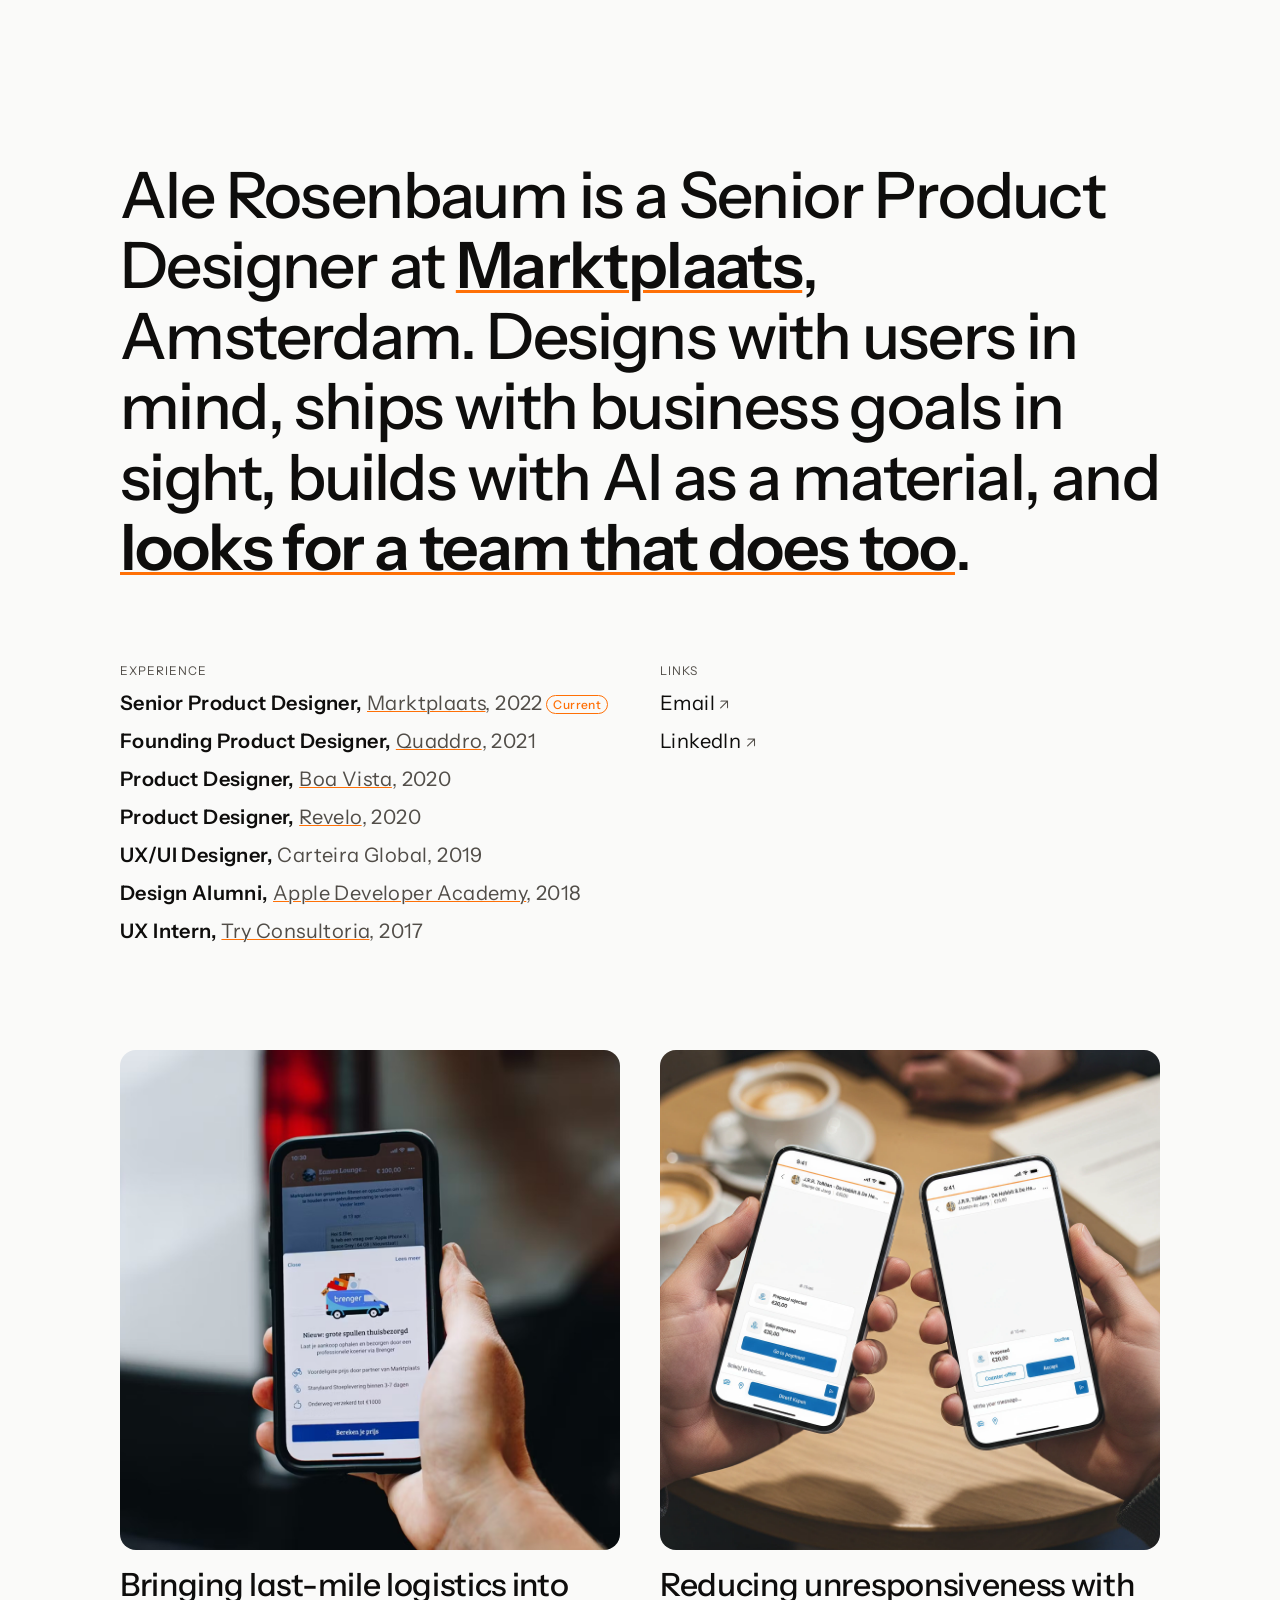
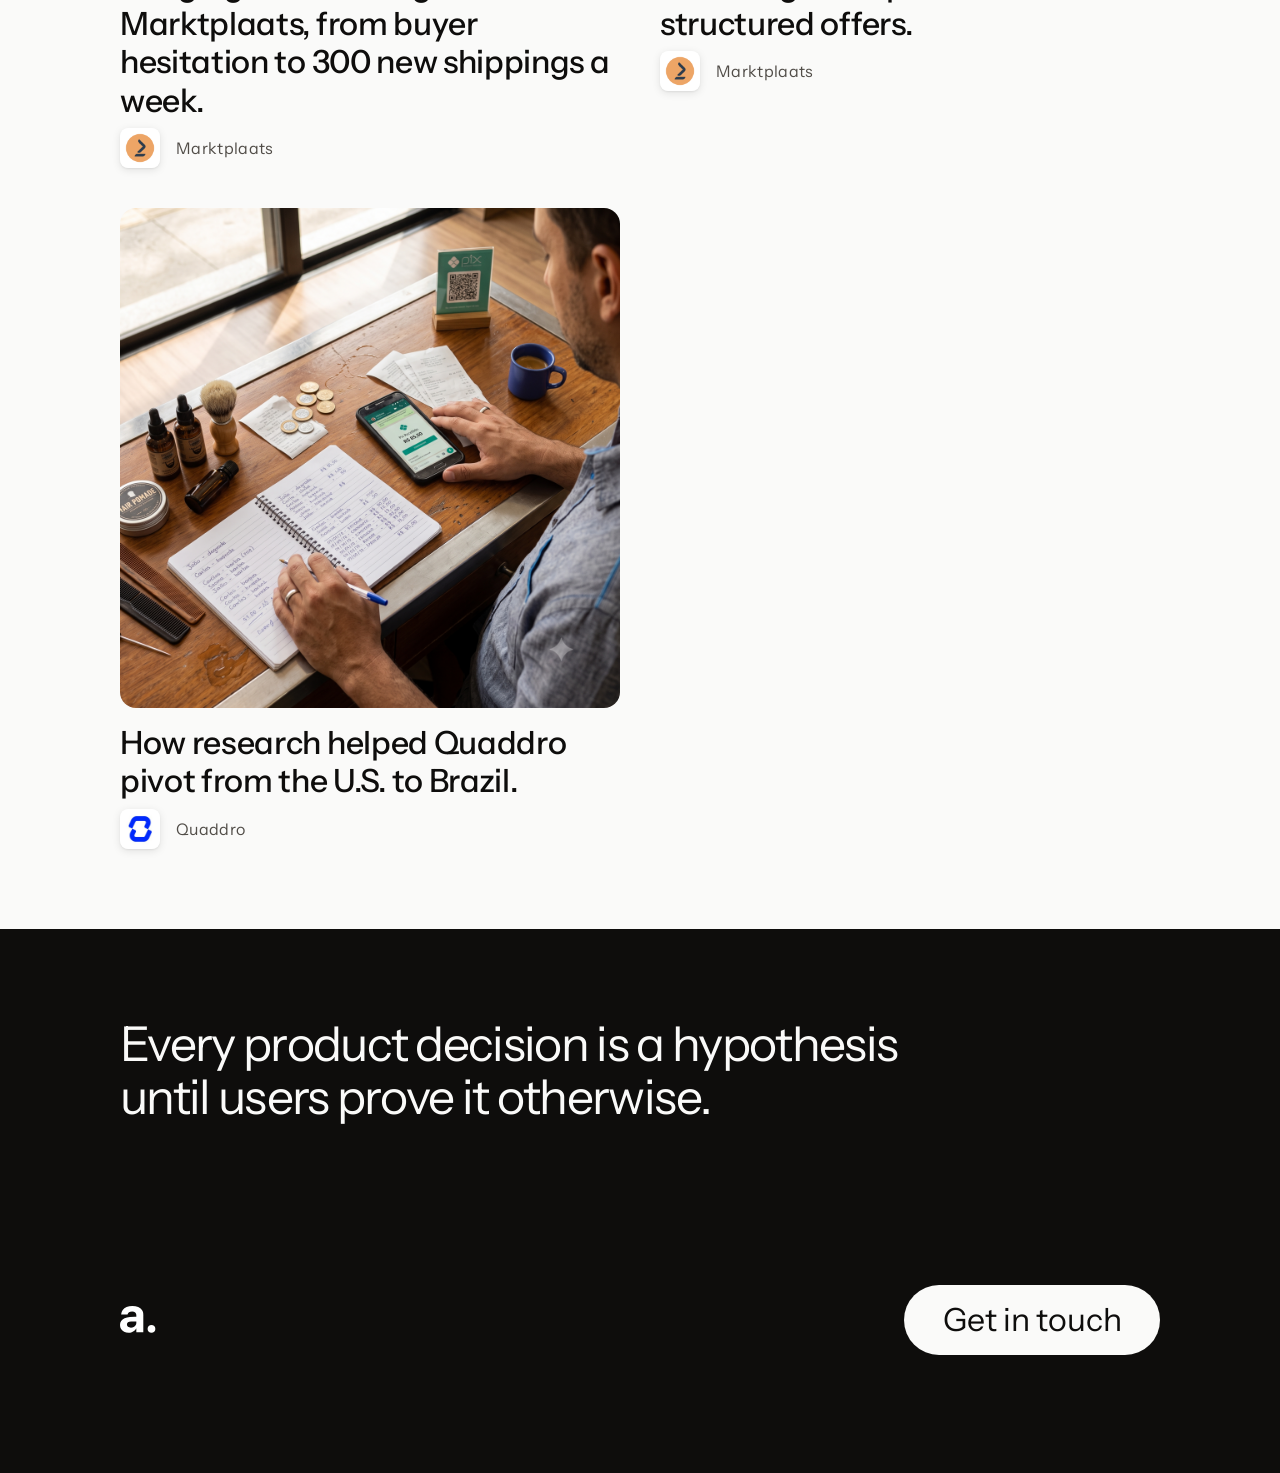
==== index.html @ 5b9fd24f "Simplify the shared footer and align it with the page column Drop the Home and Work links. The "a." " ====
<!DOCTYPE html>
<html lang="en">
<head>
  <meta charset="UTF-8" />
  <meta name="viewport" content="width=device-width, initial-scale=1" />
  <link rel="icon" href="/favicon.svg" type="image/svg+xml" />

  <!-- Google Analytics (GA4). -->
  <script async src="https://www.googletagmanager.com/gtag/js?id=G-VXNMWSJCZE"></script>
  <script>
    window.dataLayer = window.dataLayer || [];
    function gtag(){dataLayer.push(arguments);}
    gtag('js', new Date());
    gtag('config', 'G-VXNMWSJCZE');
  </script>
  <title>Ale Rosenbaum · Senior Product Designer</title>
  <meta name="description" content="Senior Product Designer at Marktplaats, turning user needs into thoughtful products with measurable business impact." />
  <meta name="author" content="Ale Rosenbaum" />
  <link rel="canonical" href="https://alerosenbaum.com/" />

  <!-- Open Graph -->
  <meta property="og:type" content="website" />
  <meta property="og:site_name" content="Ale Rosenbaum" />
  <meta property="og:locale" content="en_US" />
  <meta property="og:url" content="https://alerosenbaum.com/" />
  <meta property="og:title" content="Ale Rosenbaum · Senior Product Designer" />
  <meta property="og:description" content="Senior Product Designer at Marktplaats, turning user needs into thoughtful products with measurable business impact." />
  <meta property="og:image" content="https://alerosenbaum.com/brenger-hero.png" />
  <meta property="og:image:secure_url" content="https://alerosenbaum.com/brenger-hero.png" />
  <meta property="og:image:type" content="image/png" />
  <meta property="og:image:width" content="2080" />
  <meta property="og:image:height" content="1170" />
  <meta property="og:image:alt" content="Hand holding a phone showing a Brenger delivery flow inside Marktplaats" />

  <!-- Twitter/X Card -->
  <meta name="twitter:card" content="summary_large_image" />
  <meta name="twitter:title" content="Ale Rosenbaum · Senior Product Designer" />
  <meta name="twitter:description" content="Senior Product Designer at Marktplaats, turning user needs into thoughtful products with measurable business impact." />
  <meta name="twitter:image" content="https://alerosenbaum.com/brenger-hero.png" />
  <meta name="twitter:image:alt" content="Hand holding a phone showing a Brenger delivery flow inside Marktplaats" />

  <link rel="preconnect" href="https://fonts.googleapis.com" />
  <link rel="preconnect" href="https://fonts.gstatic.com" crossorigin />
  <link href="https://fonts.googleapis.com/css2?family=Instrument+Sans:wght@400;500;600;700&display=swap" rel="stylesheet" />
  <link rel="stylesheet" href="/tokens.css?v=8de3a28f" />
  <link rel="stylesheet" href="/sticky-header.css?v=2bc181fa" />
  <script src="/sticky-header.js?v=4e20ad31" defer></script>
  <link rel="stylesheet" href="/site-footer.css?v=0e87a45d" />
  <script src="/site-footer.js?v=69d5e3b7" defer></script>
  <style>
    /* Shared tokens live in /tokens.css. The home page is the one wide page:
       it widens the shared column, so the nav and footer follow its edges. */
    :root {
      --inset: 120px;
      --column: calc(100% - 2 * var(--inset));
    }
    @media (max-width: 64em) {
      :root { --inset: var(--space-10); }
    }
    @media (max-width: 50em) {
      :root { --inset: var(--gutter); }
    }

    /* ── Reset ── */
    *, *::before, *::after { box-sizing: border-box; margin: 0; padding: 0; }
    html { -webkit-font-smoothing: antialiased; }

    body {
      background-color: var(--wash-color);
      color: var(--text-color);
      font-family: var(--font-sans);
      font-size: var(--fs-base);
      line-height: var(--lh-body);
      font-feature-settings: "ss02" 1;
    }

    /* ── Global elements ── */
    a {
      color: inherit;
      text-decoration-line: underline;
      text-decoration-thickness: max(.05em, 1px);
      -webkit-text-decoration-color: var(--hover-color) !important;
      text-decoration-color: var(--hover-color) !important;
    }
    a:hover, a:focus { color: var(--hover-color); }

    p { margin-bottom: var(--space-2); }
    p:last-child { margin-bottom: 0; }

    ul, ol { margin-bottom: var(--space-2); padding-left: var(--space-3); }

    small, .small { font-size: var(--fs-small); }
    .sans { }
    .meta { color: var(--meta-color); }

    hr {
      border: 0;
      border-top: 1px solid var(--meta-color);
      width: 50%;
      margin: var(--space-6) auto;
      display: block;
      position: relative;
    }
    hr::after {
      content: "∞";
      background-color: var(--wash-color);
      padding-inline: var(--space-1);
      line-height: var(--lh-heading);
      position: absolute;
      top: 50%;
      left: 50%;
      transform: translate(-50%) translateY(-50%);
    }

    /* ── Page shell ── */
    .page { display: none; opacity: 0; transform: translateY(8px); transition: opacity .35s ease, transform .35s ease; }
    .page.active { display: block; }
    .page.in { opacity: 1; transform: none; }

    /* ── NAV ── */
    .nav {
      padding: 0 var(--inset);
      margin-bottom: var(--space-2);
    }

    .nav-inner {
      display: flex;
      justify-content: space-between;
      align-items: baseline;
      padding-top: var(--space-4);
    }

    .nav-name {
      font-size: var(--fs-base);
      color: var(--text-color);
      text-decoration: none;
      cursor: pointer;
    }
    .nav-name:hover { color: var(--hover-color); }

    .nav-links { display: flex; gap: var(--space-2); list-style: none; padding: 0; margin: 0; }
    .nav-links a {
      font-size: var(--fs-base);
      color: var(--meta-color);
      text-decoration: none;
      cursor: pointer;
      position: relative;
    }
    .nav-links a:hover { color: var(--hover-color); }
    .nav-links a.active { color: var(--text-color); }
    .nav-links a.active::after {
      content: "*";
      color: var(--site-color);
      position: absolute;
      top: 100%;
      left: 50%;
      transform: translate(-50%);
      line-height: var(--lh-heading);
    }

    /* ── HOME: HERO ── */
    .hero {
      padding: var(--space-20) var(--inset) var(--space-10);
    }
    @media (max-width: 64em) {
      .hero { padding-top: var(--space-10); }
    }
    .hero-name {
      font-size: var(--fs-h3);
      line-height: var(--lh-ui);
      color: var(--meta-color);
      margin-bottom: var(--space-2);
    }
    .hero-bio {
      font-weight: var(--fw-medium);
      letter-spacing: -0.025em;
      text-wrap: pretty;
      font-feature-settings: "ss12" off, "liga" on;
      margin-bottom: var(--space-10);
    }
    .hero-bio a {
      font-weight: var(--fw-bold);
    }
    .hero-cols {
      display: grid;
      grid-template-columns: 1fr 1fr;
      gap: var(--space-5);
    }
    @media (max-width: 50em) {
      .hero-cols { grid-template-columns: 1fr; gap: var(--space-5); }
    }
    .hero-col-label {
      font-size: var(--fs-small);
      line-height: var(--lh-body);
      color: var(--meta-color);
      letter-spacing: 0.08em;
      text-transform: uppercase;
      margin-bottom: var(--space-1);
    }
    .exp-list {
      list-style: none;
      padding: 0;
      margin: 0 0 var(--space-3);
      display: flex;
      flex-direction: column;
      gap: var(--space-1);
    }
    .exp-list li {
      font-size: var(--fs-base);
      letter-spacing: 0.02em;
      line-height: var(--lh-body);
    }
    @media (min-width: 64em) {
      .exp-list li { font-size: var(--fs-large); }
    }
    .exp-list .exp-role { font-weight: var(--fw-bold); color: var(--text-color); }
    .exp-list .exp-place { color: var(--meta-color); }
    .exp-list .exp-tag {
      font-size: var(--fs-small);
      color: var(--site-color);
      border: 1px solid currentColor;
      border-radius: var(--radius-pill);
      padding: .1em .5em;
      margin-left: .3em;
      vertical-align: middle;
      font-weight: var(--fw-medium);
    }
    .exp-more {
      font-size: var(--fs-base);
      color: var(--meta-color);
      display: flex;
      gap: var(--space-2);
      flex-wrap: wrap;
    }
    .exp-more a { color: var(--meta-color); text-decoration: none; }
    .exp-more a:hover { color: var(--hover-color); }
    .links-list {
      list-style: none;
      padding: 0;
      margin: 0;
      display: flex;
      flex-direction: column;
      gap: var(--space-1);
    }
    .links-list li {
      font-size: var(--fs-base);
      letter-spacing: 0.02em;
      line-height: var(--lh-body);
    }
    @media (min-width: 64em) {
      .links-list li { font-size: var(--fs-large); }
    }
    .links-list a {
      color: var(--text-color);
      text-decoration: none;
    }
    .links-list a:hover { color: var(--hover-color); }
    .links-list .arrow { color: var(--meta-color); font-size: 0.75em; }

    /* ── HOME: CASES GRID ── */
    .cases-grid {
      display: grid;
      grid-template-columns: 1fr 1fr;
      gap: var(--space-5);
      padding: 0 var(--inset) var(--space-10);
    }
    @media (max-width: 50em) {
      .cases-grid { grid-template-columns: 1fr; }
    }

    .case-card {
      display: flex;
      flex-direction: column;
      gap: var(--space-2);
      cursor: default;
      color: inherit;
    }
    a.case-card { text-decoration: none; cursor: pointer; }
    .case-thumb {
      aspect-ratio: 1 / 1;
      border-radius: var(--radius-m);
      background: var(--gray05);
      overflow: hidden;
      position: relative;
    }
    .case-thumb img {
      width: 100%;
      height: 100%;
      object-fit: cover;
      display: block;
      transition: transform .3s ease;
    }
    .case-card:hover .case-thumb img { transform: scale(1.04); }
    .case-thumb-overlay {
      position: absolute;
      inset: 0;
      background: transparent;
      display: flex;
      align-items: center;
      justify-content: center;
      transition: background .3s ease;
    }
    .case-thumb-overlay span {
      font-size: var(--fs-small);
      font-weight: var(--fw-bold);
      letter-spacing: .06em;
      text-transform: uppercase;
      color: var(--white);
      opacity: 0;
      transition: opacity .3s ease;
    }
    .case-card:hover .case-thumb-overlay { background: var(--scrim); }
    .case-card:hover .case-thumb-overlay span { opacity: 1; }
    .case-meta {
      display: grid;
      grid-template-columns: 40px minmax(0, 1fr);
      grid-template-rows: auto 40px;
      align-items: center;
      column-gap: var(--space-2);
      row-gap: var(--space-1);
    }
    .case-logo {
      grid-column: 1;
      grid-row: 2;
      width: 40px;
      height: 40px;
      border-radius: var(--radius-s);
      flex-shrink: 0;
      overflow: hidden;
      display: flex;
      align-items: center;
      justify-content: center;
      font-size: var(--fs-small);
      font-weight: var(--fw-bold);
      letter-spacing: .04em;
      color: var(--white);
      box-shadow: var(--shadow-logo);
    }
    .case-info { display: contents; }
    .case-title {
      grid-column: 1 / -1;
      grid-row: 1;
      font-size: var(--fs-large);
      font-weight: var(--fw-medium);
      letter-spacing: -0.01em;
      color: var(--text-color);
      line-height: var(--lh-ui);
      margin: 0;
    }
    @media (min-width: 64em) {
      .case-title { font-size: var(--fs-h3); line-height: var(--lh-ui); }
    }
    .case-desc {
      grid-column: 2;
      grid-row: 2;
      font-size: var(--fs-base);
      letter-spacing: 0.02em;
      color: var(--meta-color);
      line-height: var(--lh-body);
      display: -webkit-box;
      -webkit-line-clamp: 2;
      -webkit-box-orient: vertical;
      overflow: hidden;
    }

    /* ── CONTACT ── */
    .contact-wrap {
      padding: 0 var(--inset);
    }
    .contact-inner {
      max-width: var(--measure);
      padding: var(--space-4) 0 var(--space-6);
    }

    .contact-heading {
      font-weight: var(--fw-bold);
      letter-spacing: -.0125em;
      text-wrap: balance;
      margin-bottom: var(--space-2);
      padding-top: var(--space-4);
      padding-bottom: var(--space-3);
    }
    .contact-lead {
      color: var(--meta-color);
      font-size: var(--fs-base);
      margin-bottom: var(--space-4);
    }

    .form { display: flex; flex-direction: column; gap: var(--space-2); }
    .field { display: flex; flex-direction: column; gap: var(--space-1); }
    .field-label {
      font-size: var(--fs-base);
      color: var(--meta-color);
    }
    .field-input, .field-textarea {
      font-family: var(--font-sans);
      font-size: var(--fs-base);
      color: var(--text-color);
      background: var(--gray05);
      border: 1px solid var(--hairline-color);
      border-radius: var(--radius-s);
      padding: var(--space-1) var(--space-2);
      outline: none;
      -webkit-appearance: none;
      line-height: var(--lh-body);
      transition: border-color .2s;
    }
    .field-input::placeholder, .field-textarea::placeholder { color: var(--gray20); }
    .field-input:focus, .field-textarea:focus { border-color: var(--meta-color); }
    .field-textarea { resize: vertical; min-height: 8rem; }

    .form-submit {
      font-family: var(--font-sans);
      font-size: var(--fs-base);
      padding: var(--space-1) var(--space-2);
      background: var(--ink-surface);
      color: var(--on-ink);
      border: none;
      border-radius: var(--radius-s);
      cursor: pointer;
      align-self: flex-start;
      line-height: var(--lh-body);
      transition: opacity .2s;
    }
    .form-submit:hover { opacity: .75; }
    .form-submit.sent { background: var(--success-color); }

    .contact-links { margin-top: var(--space-4); }
    .cl-label {
      font-size: var(--fs-base);
      color: var(--meta-color);
      margin-bottom: var(--space-2);
    }
    .cl-table {
      font: inherit;
      border-collapse: collapse;
      width: 100%;
    }
    .cl-table td {
      font-size: var(--fs-base);
      padding-block: var(--space-1);
      border-top: 1px solid var(--hairline-color);
      vertical-align: middle;
    }
    .cl-table td:last-child { text-align: right; color: var(--meta-color); }
    .cl-table a { text-decoration: none; }
    .cl-table a:hover { color: var(--hover-color); }

    .avail {
      display: inline-flex;
      align-items: center;
      gap: var(--space-1);
      margin-top: var(--space-2);
      font-size: var(--fs-base);
      color: var(--meta-color);
    }
    .avail-dot {
      width: 8px; height: 8px;
      border-radius: 50%;
      background: var(--success-color);
      animation: blink 2.8s ease-in-out infinite;
      flex-shrink: 0;
    }
    @keyframes blink { 0%, 100% { opacity: 1; } 50% { opacity: .3; } }
  
    em { font-style: normal; font-weight: var(--fw-bold); }
  </style>
</head>
<body data-floating-nav="scroll">

<!-- NAV -->
<nav class="nav">
  <div class="nav-inner">
    <span class="nav-name" onclick="go('home')">Ale Rosenbaum</span>
    <ul class="nav-links">
      <li><a data-p="home"    onclick="go('home')">Work</a></li>
      <li><a data-p="contact" onclick="go('contact')">Contact</a></li>
    </ul>
  </div>
</nav>

<!-- ══════════ HOME ══════════ -->
<div class="page" id="pg-home">

  <div style="display:grid;grid-template-columns:1fr">

    <div class="hero">
      <h1 class="hero-bio">Ale Rosenbaum is a Senior Product Designer at <a href="https://marktplaats.nl" target="_blank">Marktplaats</a>, Amsterdam. Designs with users in mind, ships with business goals in sight, builds with AI as a material, and <a href="#" onclick="go('contact'); return false;">looks for a team that does too</a>.</h1>
      <div class="hero-cols">
        <div>
          <p class="hero-col-label">Experience</p>
          <ul class="exp-list">
            <li><span class="exp-role">Senior Product Designer,</span> <span class="exp-place"><a href="https://marktplaats.nl" target="_blank">Marktplaats</a>, 2022</span><span class="exp-tag">Current</span></li>
            <li><span class="exp-role">Founding Product Designer,</span> <span class="exp-place"><a href="https://quaddro.co" target="_blank">Quaddro</a>, 2021</span></li>
            <li><span class="exp-role">Product Designer,</span> <span class="exp-place"><a href="https://www.consumidorpositivo.com.br" target="_blank">Boa Vista</a>, 2020</span></li>
            <li><span class="exp-role">Product Designer,</span> <span class="exp-place"><a href="https://www.revelo.com" target="_blank">Revelo</a>, 2020</span></li>
            <li><span class="exp-role">UX/UI Designer,</span> <span class="exp-place">Carteira Global, 2019</span></li>
            <li><span class="exp-role">Design Alumni,</span> <span class="exp-place"><a href="https://developer.apple.com/academies/" target="_blank">Apple Developer Academy</a>, 2018</span></li>
            <li><span class="exp-role">UX Intern,</span> <span class="exp-place"><a href="https://www.try.com.br/en" target="_blank">Try Consultoria</a>, 2017</span></li>
          </ul>
        </div>
        <div>
          <p class="hero-col-label">Links</p>
          <ul class="links-list">
            <li><a href="mailto:alesrosenbaum@gmail.com">Email <span class="arrow">↗</span></a></li>
            <li><a href="https://www.linkedin.com/in/alerosenbaum/" target="_blank">LinkedIn <span class="arrow">↗</span></a></li>
          </ul>
        </div>
      </div>
    </div>

    <!-- Cases grid -->
    <div class="cases-grid">

      <a class="case-card" href="brenger.html">
        <div class="case-thumb">
          <img src="brenger-hero.png" alt="Brenger × Marktplaats" />
          <div class="case-thumb-overlay"><span>View case</span></div>
        </div>
        <div class="case-meta">
          <div class="case-logo" style="background:none;"><img src="brenger-icon.png" alt="Brenger" style="width:100%;height:100%;object-fit:cover;border-radius:var(--radius-s);" /></div>
          <div class="case-info">
            <p class="case-title">Bringing last-mile logistics into Marktplaats, from buyer hesitation to 300 new shippings a week.</p>
            <p class="case-desc">Marktplaats</p>
          </div>
        </div>
      </a>

      <a class="case-card" href="offers.html">
        <div class="case-thumb">
          <img src="offers-hero.png" alt="Structured offers" />
          <div class="case-thumb-overlay"><span>View case</span></div>
        </div>
        <div class="case-meta">
          <div class="case-logo" style="background:none;"><img src="brenger-icon.png" alt="" style="width:100%;height:100%;object-fit:cover;border-radius:var(--radius-s);" /></div>
          <div class="case-info">
            <p class="case-title">Reducing unresponsiveness with structured offers.</p>
            <p class="case-desc">Marktplaats</p>
          </div>
        </div>
      </a>

      <!-- DHL case, hidden until the case page exists
      <div class="case-card">
        <div class="case-thumb">
          <img src="dhl-hero.png" alt="DHL × Marktplaats" />
          <div class="case-thumb-overlay"><span>Coming soon</span></div>
        </div>
        <div class="case-meta">
          <div class="case-logo" style="background:none;"><img src="brenger-icon.png" alt="" style="width:100%;height:100%;object-fit:cover;border-radius:var(--radius-s);" /></div>
          <div class="case-info">
            <p class="case-title">Doubling shipping usage with integrated DHL.</p>
            <p class="case-desc">Marktplaats</p>
          </div>
        </div>
      </div>
      -->

      <a class="case-card" href="quaddro.html">
        <div class="case-thumb">
          <img src="quaddro-hero.png" alt="Brazilian barber managing Pix payments and handwritten accounts at his worktable" />
          <div class="case-thumb-overlay"><span>View case</span></div>
        </div>
        <div class="case-meta">
          <div class="case-logo" style="background:none;"><img src="quaddro-logo.jpeg" alt="Quaddro" style="width:100%;height:100%;object-fit:cover;border-radius:var(--radius-s);" /></div>
          <div class="case-info">
            <p class="case-title">How research helped Quaddro pivot from the U.S. to Brazil.</p>
            <p class="case-desc">Quaddro</p>
          </div>
        </div>
      </a>

    </div>


  </div>

</div>

<!-- ══════════ CONTACT ══════════ -->
<div class="page" id="pg-contact">
  <div class="contact-wrap">
    <div class="contact-inner">
      <h1 class="contact-heading">Vamos conversar sobre o seu projeto.</h1>
      <p class="contact-lead">Disponível para projetos freelance, posições full-time e colaborações. Respondo em até 24h.</p>

      <form class="form" onsubmit="handleForm(event)">
        <div class="field">
          <label class="field-label">Nome</label>
          <input class="field-input" type="text" placeholder="Seu nome" required />
        </div>
        <div class="field">
          <label class="field-label">Email</label>
          <input class="field-input" type="email" placeholder="seu@email.com" required />
        </div>
        <div class="field">
          <label class="field-label">Mensagem</label>
          <textarea class="field-textarea" placeholder="Conte um pouco sobre o projeto..." required></textarea>
        </div>
        <button type="submit" class="form-submit" id="submit-btn">Enviar mensagem</button>
      </form>

      <div class="contact-links">
        <p class="cl-label">Links</p>
        <table class="cl-table">
          <tbody>
            <tr><td><a href="mailto:alesrosenbaum@gmail.com">Email</a></td><td>alesrosenbaum@gmail.com</td></tr>
            <tr><td><a href="https://www.linkedin.com/in/alerosenbaum/" target="_blank">LinkedIn</a></td><td>/in/alerosenbaum</td></tr>
          </tbody>
        </table>
        <div class="avail">
          <div class="avail-dot"></div>
          <span>Disponível para novos projetos</span>
        </div>
      </div>
    </div>
  </div>
</div>

<script>
  function go(name) {
    document.querySelectorAll('.page').forEach(p => p.classList.remove('active', 'in'));
    document.querySelectorAll('.nav-links a').forEach(a => a.classList.toggle('active', a.dataset.p === name));
    const el = document.getElementById('pg-' + name);
    el.classList.add('active');
    window.scrollTo({ top: 0, behavior: 'instant' });
    document.querySelector('.nav').style.display = name === 'home' ? 'none' : 'grid';
    requestAnimationFrame(() => requestAnimationFrame(() => el.classList.add('in')));
  }

  function handleForm(e) {
    e.preventDefault();
    const btn = document.getElementById('submit-btn');
    btn.textContent = 'Enviado!';
    btn.classList.add('sent');
    setTimeout(() => { btn.textContent = 'Enviar mensagem'; btn.classList.remove('sent'); e.target.reset(); }, 3500);
  }

  go(location.hash === '#contact' ? 'contact' : 'home');
</script>
</body>
</html>
---- tokens.css ----
/* Shared design tokens for every page: home, case studies, gates, nav and footer.
   Edit values here, never redefine them in a page. */

:root {
  /* ─── Warm gray scale (32° hue) ─── */
  --gray-hue: 32;
  --gray00: hsl(var(--gray-hue), 10%, 98%);  /* page wash */
  --gray05: hsl(var(--gray-hue), 8%, 95%);   /* soft wash, inputs, placeholders */
  --gray10: hsl(var(--gray-hue), 8%, 90%);   /* hairlines, borders */
  --gray20: hsl(var(--gray-hue), 8%, 70%);   /* placeholder text, soft meta */
  --gray30: hsl(var(--gray-hue), 6%, 30%);   /* meta text */
  --gray35: hsl(var(--gray-hue), 3%, 20%);   /* secondary body */
  --gray40: hsl(var(--gray-hue), 6%, 5%);    /* primary text, dark surfaces */

  /* ─── Brand and status ─── */
  --site-color: #ff7006;       /* signature orange: links, marks, labels */
  --highlight-color: #ffc800;  /* text selection */
  --success-color: #3a7d44;
  --error-color: #c0392b;
  --white: #fff;

  /* ─── Semantic colors ─── */
  --text-color: var(--gray40);
  --meta-color: var(--gray30);
  --wash-color: var(--gray00);
  --code-wash: var(--gray05);
  --hover-color: var(--site-color);
  --hairline-color: var(--gray10);
  --ink-surface: var(--gray40);         /* dark footer, primary buttons */
  --on-ink: var(--gray00);              /* text on dark surfaces */
  --glass: hsla(0, 0%, 100%, .6);       /* floating nav background */
  --glass-border: hsla(0, 0%, 100%, .64);
  --glass-hover: hsla(0, 0%, 100%, .4);
  --scrim: hsla(0, 0%, 0%, .24);        /* image hover overlay */
  --wash-veil: hsla(var(--gray-hue), 10%, 98%, .56);  /* fades imagery into the wash */
  --hairline-on-ink: hsla(0, 0%, 100%, .12);  /* dividers on dark surfaces */
  --shadow-device: 0 24px 48px hsla(22, 89%, 29%, .2);  /* phone mockups on orange */
  --shadow-logo: 0 2px 8px hsla(0, 0%, 0%, .1), 0 1px 2px hsla(0, 0%, 0%, .06);

  /* ─── Font ─── */
  --font-sans: 'Instrument Sans', system-ui, -apple-system, sans-serif;  /* the only typeface */

  /* ─── Font weights ─── */
  --fw-regular: 400;
  --fw-medium: 500;
  --fw-bold: 600;  /* emphasis; there is no italic */

  /* ─── Type scale ─── */
  --fs-h1: clamp(2.5rem, 6vw, 4rem);      /* page titles, 40 to 64px */
  --fs-h2: clamp(2rem, 4.5vw, 3rem);      /* statements, big numbers, 32 to 48px */
  --fs-h3: clamp(1.5rem, 3vw, 2rem);      /* section headings, 24 to 32px */
  --fs-large: 1.25rem;                    /* ledes, prominent lists, 20px */
  --fs-base: 1rem;                        /* body and UI, 16px */
  --fs-small: .75rem;                     /* labels, captions, tags, 12px */

  /* ─── Line heights ─── */
  --lh-heading: 1.1;  /* h1, h2 */
  --lh-ui: 1.2;       /* h3, single line UI */
  --lh-body: 1.5;     /* large, base, small */

  /* ─── Spacing: 8px grid ─── */
  --space-1: .5rem;   /*   8px */
  --space-2: 1rem;    /*  16px */
  --space-3: 1.5rem;  /*  24px */
  --space-4: 2rem;    /*  32px */
  --space-5: 2.5rem;  /*  40px */
  --space-6: 3rem;    /*  48px */
  --space-8: 4rem;    /*  64px */
  --space-10: 5rem;   /*  80px */
  --space-12: 6rem;   /*  96px */
  --space-16: 8rem;   /* 128px */
  --space-20: 10rem;  /* 160px */

  /* ─── Radii ─── */
  --radius-s: 8px;     /* inputs, buttons, logos */
  --radius-m: 16px;    /* cards, images */
  --radius-l: 24px;
  --radius-xl: 32px;
  --radius-pill: 999px;

  /* ─── Layout ─── */
  --gutter: 1.5rem;          /* side margin on small screens, 24px */
  --measure: 680px;          /* comfortable line length for reading */
  --column: var(--measure);  /* the shared column: nav, hero, text and footer line up to it. Only the home page widens it */
  --column-box: calc(var(--column) + 2 * var(--gutter));  /* a column container including its gutters */
  --container-max: 68rem;    /* wide case imagery that breaks out of the column */
}

/* ─── Base ─── */
*, *::before, *::after { box-sizing: border-box; }

/* Emphasis is bold, never italic or underlined */
strong, b { font-weight: var(--fw-bold); }

/* ─── Image captions: paragraph size, centered under the image, never wider than the column ─── */
figcaption {
  max-width: min(var(--column), 100% - 2 * var(--gutter));
  margin: var(--space-2) auto 0;
  color: var(--meta-color);
  font-size: var(--fs-base);
  line-height: var(--lh-body);
  text-align: center;
  text-wrap: balance;
}

/* ─── Headings: the tag sets the size ─── */
h1 { font-size: var(--fs-h1); line-height: var(--lh-heading); font-weight: var(--fw-regular); }
h2 { font-size: var(--fs-h2); line-height: var(--lh-heading); font-weight: var(--fw-regular); }
h3 { font-size: var(--fs-h3); line-height: var(--lh-ui); font-weight: var(--fw-regular); }
---- sticky-header.css ----
.floating-portfolio-nav {
  position: fixed;
  z-index: 2000;
  top: 16px;
  left: 50%;
  display: flex;
  align-items: center;
  width: min(var(--column), calc(100% - 2 * var(--gutter)));
  min-height: 56px;
  padding: 8px;
  overflow: hidden;
  color: var(--text-color);
  background: var(--glass);
  border: 1px solid var(--glass-border);
  border-radius: var(--radius-xl);
  -webkit-backdrop-filter: blur(12px) saturate(140%);
  backdrop-filter: blur(12px) saturate(140%);
  font-family: var(--font-sans);
  font-size: var(--fs-base);
  font-weight: var(--fw-regular);
  line-height: var(--lh-heading);
  opacity: 0;
  visibility: hidden;
  pointer-events: none;
  transform: translate3d(-50%, -16px, 0) scale(.98);
  transition:
    opacity 280ms cubic-bezier(.22, 1, .36, 1),
    transform 400ms cubic-bezier(.22, 1, .36, 1),
    visibility 0s linear 400ms;
  will-change: transform, opacity;
}

.floating-portfolio-nav.is-visible {
  opacity: 1;
  visibility: visible;
  pointer-events: auto;
  transform: translate3d(-50%, 0, 0) scale(1);
  transition-delay: 0s;
}

.floating-portfolio-nav__brand,
.floating-portfolio-nav__link,
.floating-portfolio-nav__cta {
  color: inherit !important;
  text-decoration: none !important;
  -webkit-text-decoration-color: transparent !important;
  text-decoration-color: transparent !important;
}

.floating-portfolio-nav__brand {
  display: flex;
  align-items: center;
  gap: 8px;
  min-width: max-content;
  height: 40px;
  padding: 8px 16px;
  border-radius: var(--radius-l);
}

.floating-portfolio-nav__brand img {
  display: block;
  width: 20px;
  height: 20px;
  flex: 0 0 20px;
}

.floating-portfolio-nav__actions {
  display: flex;
  align-items: center;
  gap: 8px;
  margin-left: auto;
}

.floating-portfolio-nav__link {
  display: flex;
  align-items: center;
  justify-content: center;
  height: 40px;
  padding: 8px 16px;
  border-radius: var(--radius-l);
  color: var(--meta-color) !important;
}

.floating-portfolio-nav__cta {
  display: flex;
  align-items: center;
  justify-content: center;
  min-width: max-content;
  height: 40px;
  padding: 8px 16px;
  color: var(--on-ink) !important;
  background: var(--ink-surface);
  border-radius: var(--radius-pill);
}

.floating-portfolio-nav__brand,
.floating-portfolio-nav__link,
.floating-portfolio-nav__cta {
  transition: color 180ms ease, background-color 180ms ease, opacity 180ms ease;
}

.floating-portfolio-nav__brand:hover,
.floating-portfolio-nav__brand:focus-visible,
.floating-portfolio-nav__link:hover,
.floating-portfolio-nav__link:focus-visible {
  color: var(--hover-color) !important;
  background: var(--glass-hover);
}

.floating-portfolio-nav__cta:hover,
.floating-portfolio-nav__cta:focus-visible {
  color: var(--on-ink) !important;
  opacity: .84;
}

.floating-portfolio-nav a:focus-visible {
  outline: 2px solid var(--site-color);
  outline-offset: 2px;
}

body.floating-nav-visible > .nav {
  display: none !important;
}

/* The nav is fixed, so pages that show it from the top need the room. */
body.floating-nav-always {
  padding-top: 56px;
}

@media (max-width: 600px) {
  .floating-portfolio-nav {
    width: calc(100% - 2 * var(--gutter));
    min-height: 56px;
    border-radius: var(--radius-m);
    font-size: var(--fs-base);
  }

  .floating-portfolio-nav__brand {
    gap: 8px;
    padding-inline: 8px;
  }

  .floating-portfolio-nav__brand img {
    width: 18px;
    height: 18px;
    flex-basis: 18px;
  }

  .floating-portfolio-nav__actions {
    gap: 0;
    margin-left: auto;
  }

  .floating-portfolio-nav__link {
    padding-inline: 8px;
  }

  .floating-portfolio-nav__cta {
    padding-inline: 16px;
  }
}

@media (prefers-reduced-motion: reduce) {
  .floating-portfolio-nav {
    transition: none;
  }
}
---- site-footer.css ----
.site-footer {
  position: relative;
  z-index: 1;
  width: 100%;
  min-height: 34rem;
  overflow: hidden;
  color: var(--on-ink);
  background: var(--ink-surface);
  font-family: var(--font-sans);
  font-size: var(--fs-base);
  line-height: var(--lh-ui);
}

/* Follows the page column: wide on the home page, narrow on the cases */
.site-footer__inner {
  display: grid;
  grid-template-areas:
    'statement statement'
    'brand cta';
  grid-template-columns: minmax(0, 1fr) auto;
  align-items: center;
  gap: clamp(3rem, 6vw, 5rem) 3rem;
  width: min(var(--column), calc(100% - 2 * var(--gutter)));
  min-height: inherit;
  margin: 0 auto;
  padding: clamp(4rem, 7vw, 6rem) 0;
}

.site-footer__brand,
.site-footer__cta {
  color: inherit !important;
  text-decoration: none !important;
  -webkit-text-decoration-color: transparent !important;
  text-decoration-color: transparent !important;
}

.site-footer__brand {
  grid-area: brand;
  display: inline-flex;
  width: fit-content;
}

.site-footer__brand img {
  display: block;
  width: 2.25rem;
  height: auto;
  filter: brightness(0) invert(1);
}

.site-footer__statement {
  grid-area: statement;
  align-self: start;
  max-width: 22em;
  margin: 0;
  color: inherit;
  font-size: var(--fs-h2);
  font-weight: var(--fw-regular);
  letter-spacing: -.035em;
  line-height: var(--lh-heading);
  text-wrap: balance;
}

.site-footer__cta {
  grid-area: cta;
  display: inline-flex;
  min-height: clamp(3.5rem, 5vw, 4.5rem);
  align-items: center;
  justify-content: center;
  padding: var(--space-2) clamp(1.5rem, 3vw, 2.5rem);
  color: var(--text-color) !important;
  background: var(--on-ink);
  border-radius: var(--radius-pill);
  font-size: var(--fs-h3);
  font-weight: var(--fw-regular);
  line-height: var(--lh-ui);
  transition: color 180ms ease, background-color 180ms ease, transform 240ms cubic-bezier(.22, 1, .36, 1);
}

.site-footer__brand:hover,
.site-footer__brand:focus-visible {
  color: var(--hover-color) !important;
}

.site-footer__cta:hover,
.site-footer__cta:focus-visible {
  color: var(--on-ink) !important;
  background: var(--site-color);
  transform: translateY(-2px);
}

.site-footer a:focus-visible {
  outline: 2px solid var(--site-color);
  outline-offset: 4px;
}

@media (max-width: 700px) {
  .site-footer {
    min-height: auto;
  }

  .site-footer__inner {
    gap: 2.5rem var(--space-3);
    width: calc(100% - 2 * var(--gutter));
    padding: 4rem 0 4.5rem;
  }

  .site-footer__statement {
    max-width: 15ch;
    margin-bottom: 2.5rem;
  }
}

@media (prefers-reduced-motion: reduce) {
  .site-footer__cta {
    transition: none;
  }
}
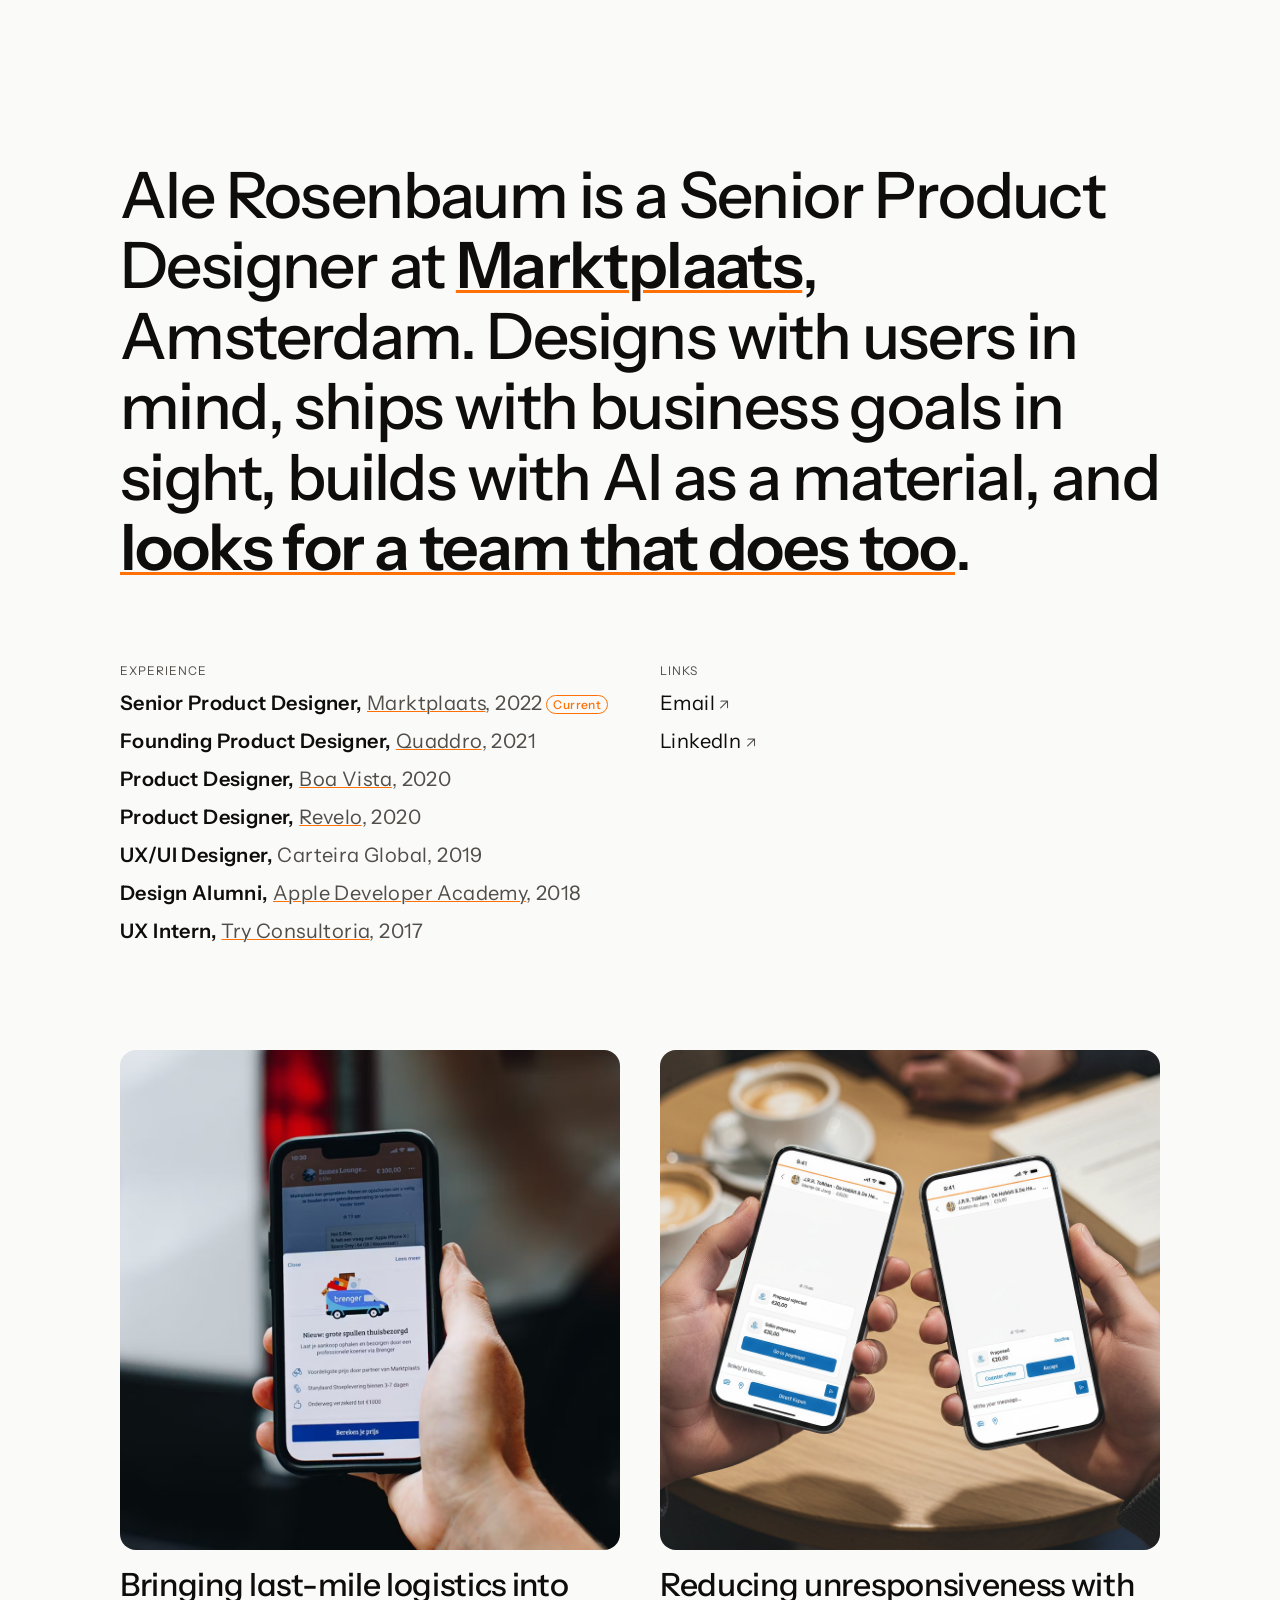
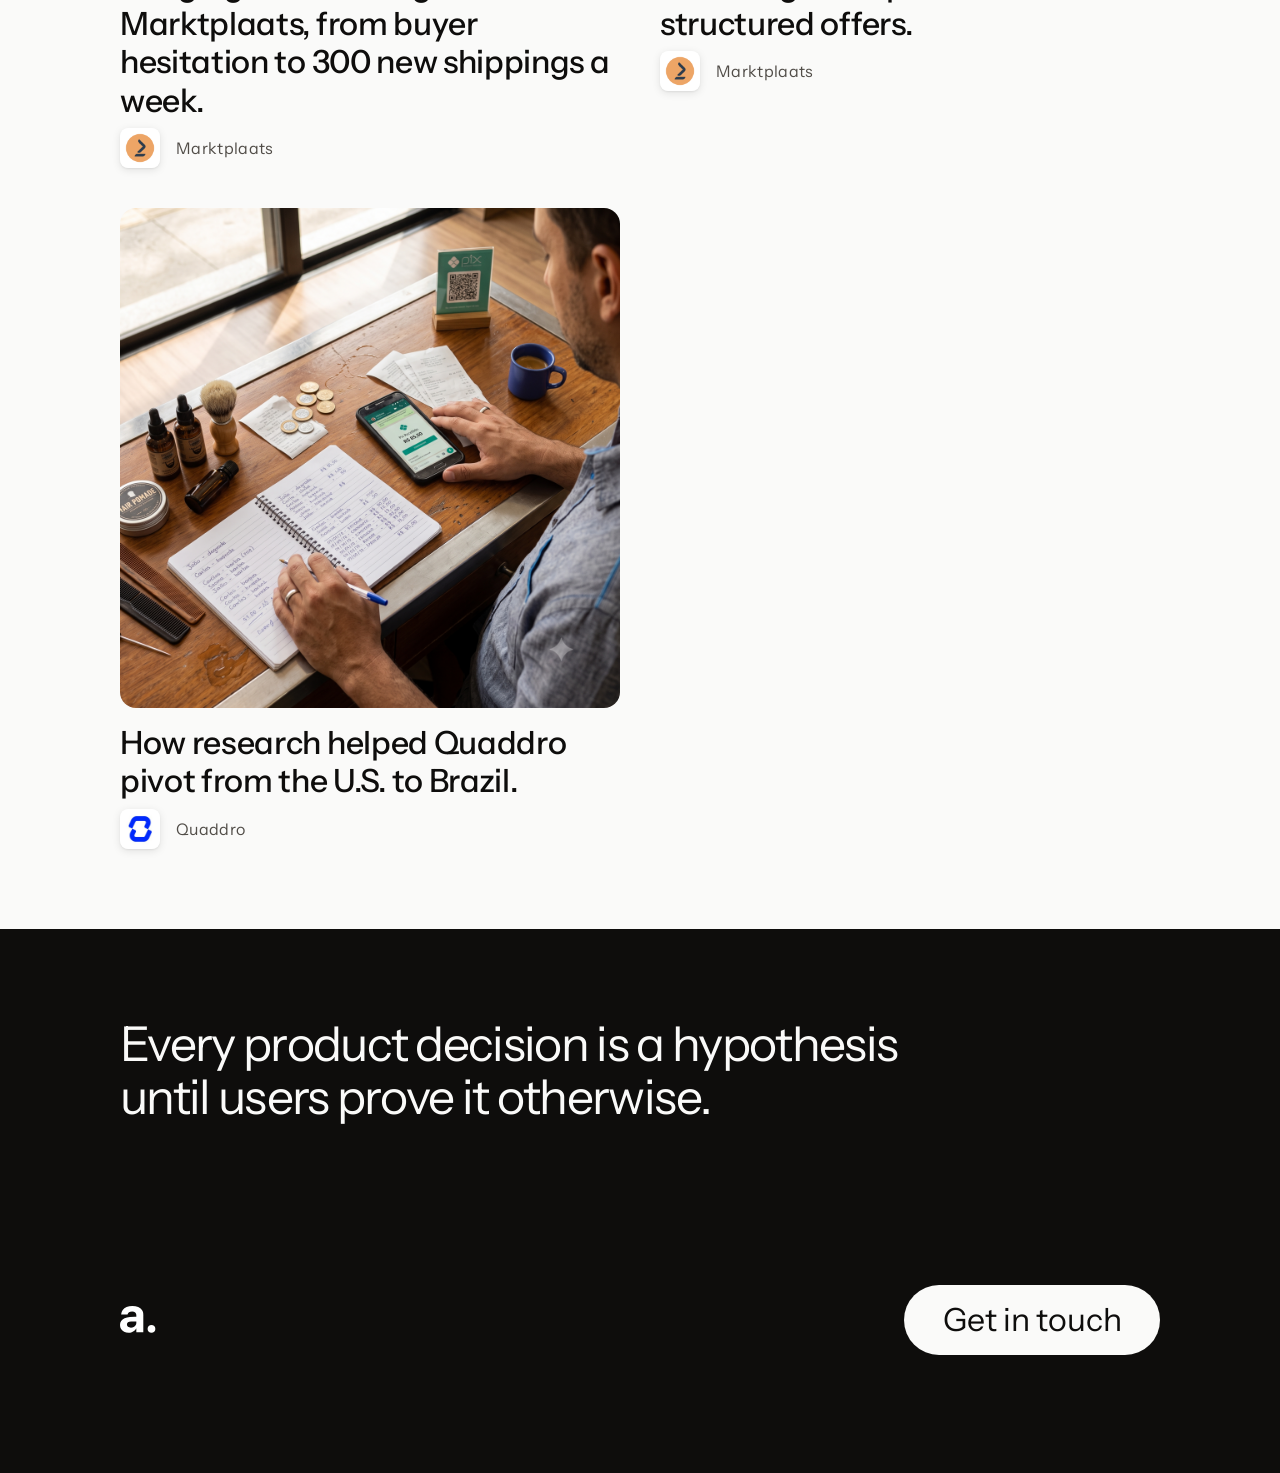
==== commit ea6e5861: "Turn the favicon white in dark mode favicon.svg now carries a prefers-color-scheme style, so the "a." ====
--- a/index.html
+++ b/index.html
@@ -44,9 +44,9 @@
   <link href="https://fonts.googleapis.com/css2?family=Instrument+Sans:wght@400;500;600;700&display=swap" rel="stylesheet" />
   <link rel="stylesheet" href="/tokens.css?v=8de3a28f" />
   <link rel="stylesheet" href="/sticky-header.css?v=2bc181fa" />
-  <script src="/sticky-header.js?v=4e20ad31" defer></script>
+  <script src="/sticky-header.js?v=59030e30" defer></script>
   <link rel="stylesheet" href="/site-footer.css?v=0e87a45d" />
-  <script src="/site-footer.js?v=69d5e3b7" defer></script>
+  <script src="/site-footer.js?v=56902498" defer></script>
   <style>
     /* Shared tokens live in /tokens.css. The home page is the one wide page:
        it widens the shared column, so the nav and footer follow its edges. */
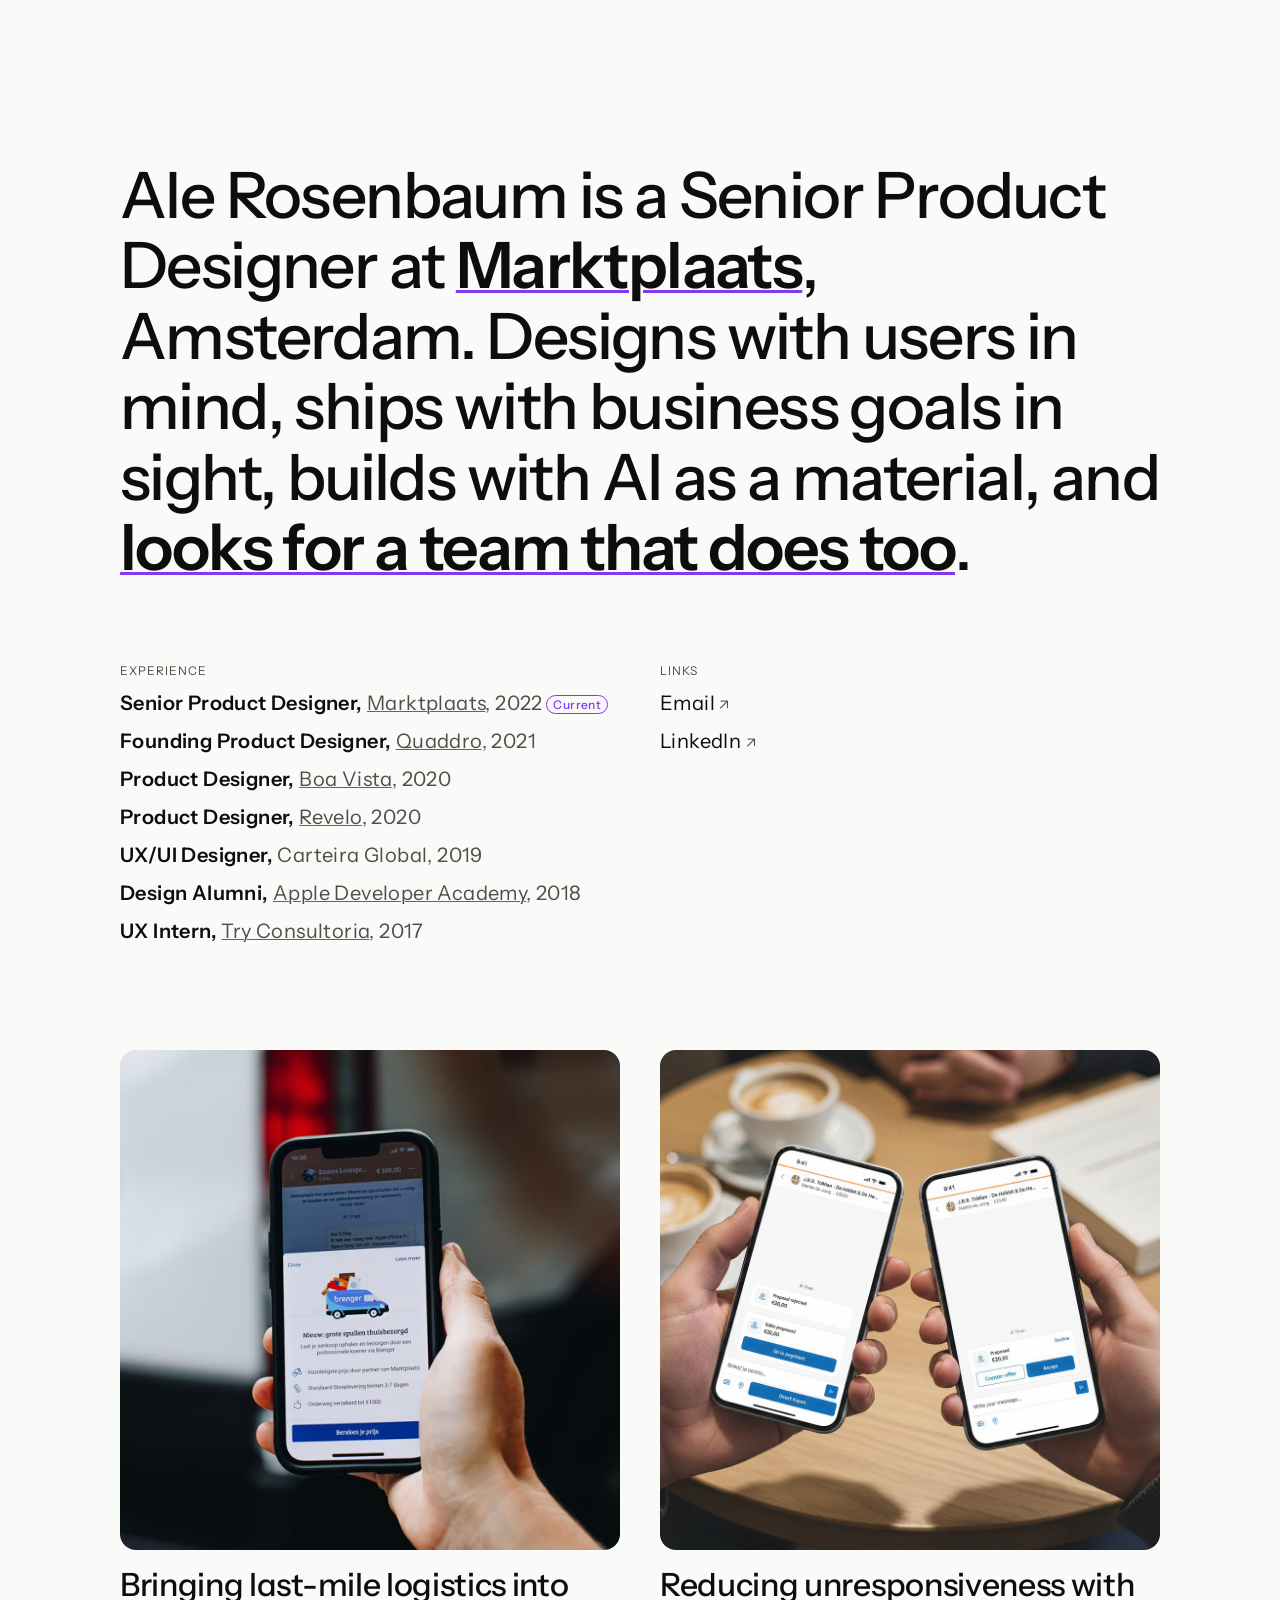
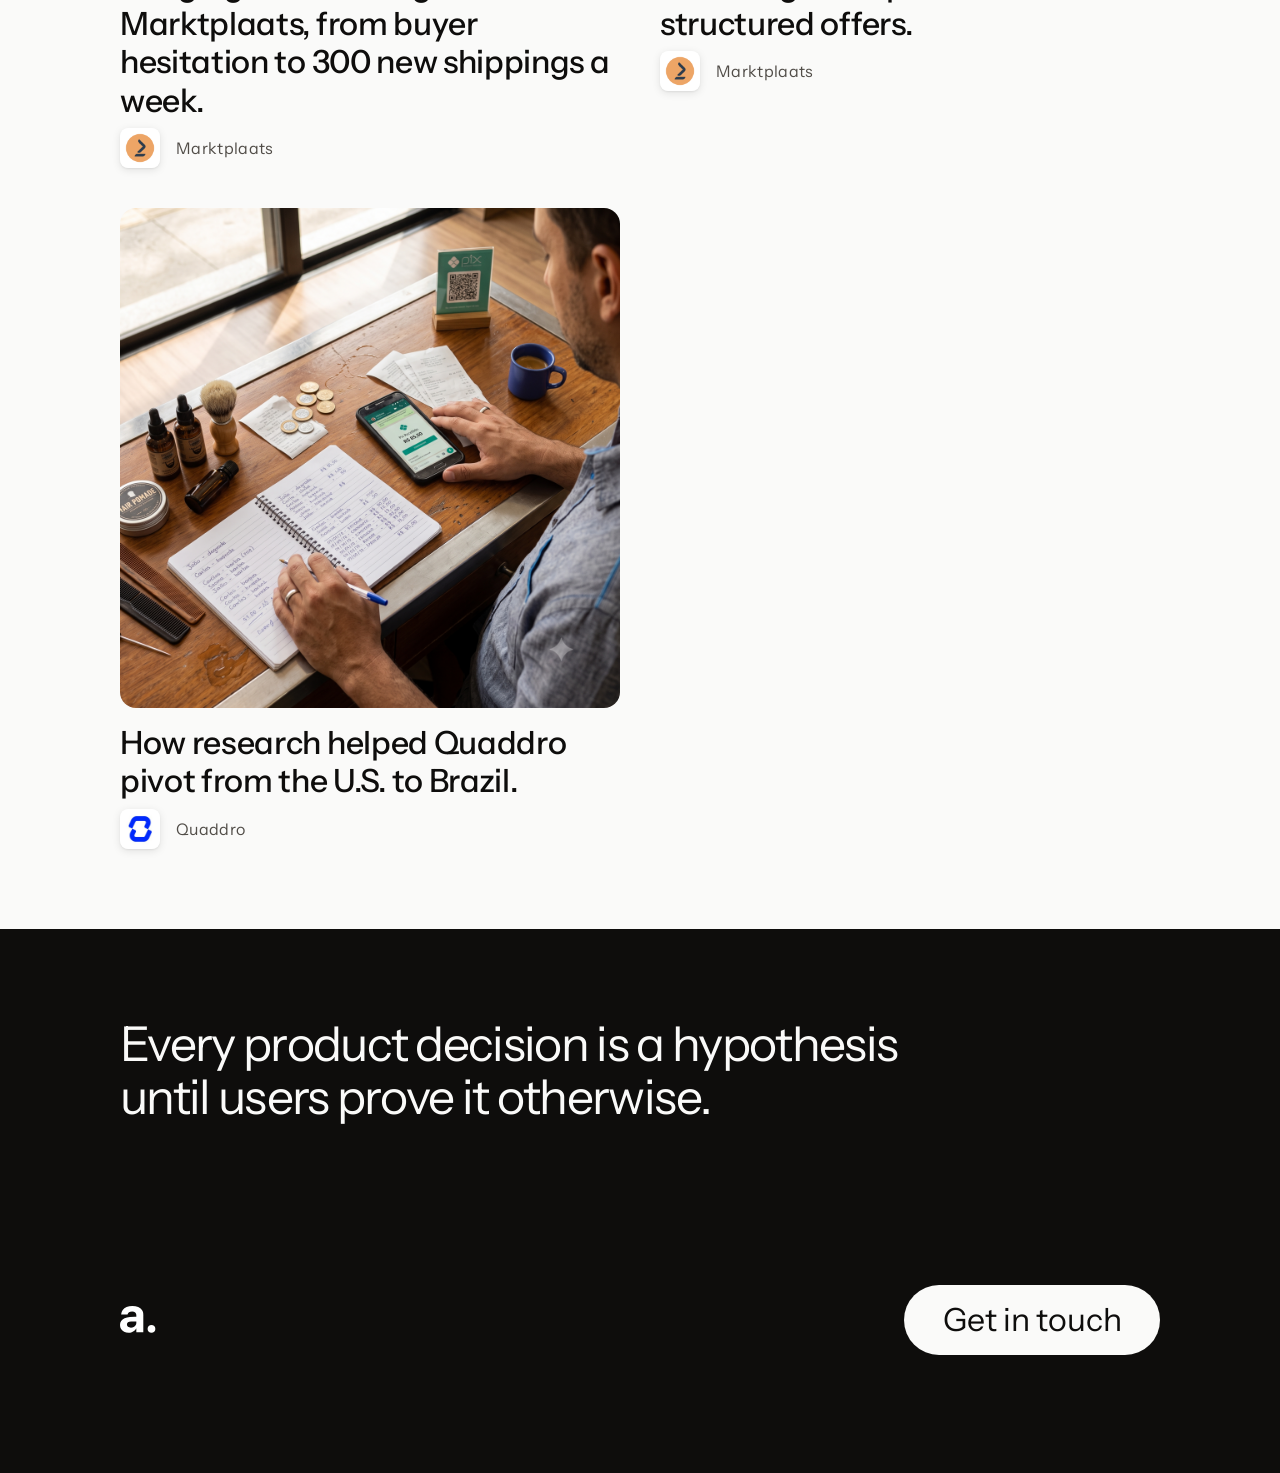
==== commit 6b24dec2: "Change the accent from orange to a vivid purple --site-color is now #8438f4, taken from a purple ref" ====
--- a/index.html
+++ b/index.html
@@ -42,7 +42,7 @@
   <link rel="preconnect" href="https://fonts.googleapis.com" />
   <link rel="preconnect" href="https://fonts.gstatic.com" crossorigin />
   <link href="https://fonts.googleapis.com/css2?family=Instrument+Sans:wght@400;500;600;700&display=swap" rel="stylesheet" />
-  <link rel="stylesheet" href="/tokens.css?v=8de3a28f" />
+  <link rel="stylesheet" href="/tokens.css?v=d6733edf" />
   <link rel="stylesheet" href="/sticky-header.css?v=2bc181fa" />
   <script src="/sticky-header.js?v=59030e30" defer></script>
   <link rel="stylesheet" href="/site-footer.css?v=0e87a45d" />
--- a/tokens.css
+++ b/tokens.css
@@ -13,7 +13,7 @@
   --gray40: hsl(var(--gray-hue), 6%, 5%);    /* primary text, dark surfaces */
 
   /* ─── Brand and status ─── */
-  --site-color: #ff7006;       /* signature orange: links, marks, labels */
+  --site-color: #8438f4;       /* signature purple: links, marks, labels */
   --highlight-color: #ffc800;  /* text selection */
   --success-color: #3a7d44;
   --error-color: #c0392b;
@@ -34,7 +34,6 @@
   --scrim: hsla(0, 0%, 0%, .24);        /* image hover overlay */
   --wash-veil: hsla(var(--gray-hue), 10%, 98%, .56);  /* fades imagery into the wash */
   --hairline-on-ink: hsla(0, 0%, 100%, .12);  /* dividers on dark surfaces */
-  --shadow-device: 0 24px 48px hsla(22, 89%, 29%, .2);  /* phone mockups on orange */
   --shadow-logo: 0 2px 8px hsla(0, 0%, 0%, .1), 0 1px 2px hsla(0, 0%, 0%, .06);
 
   /* ─── Font ─── */
